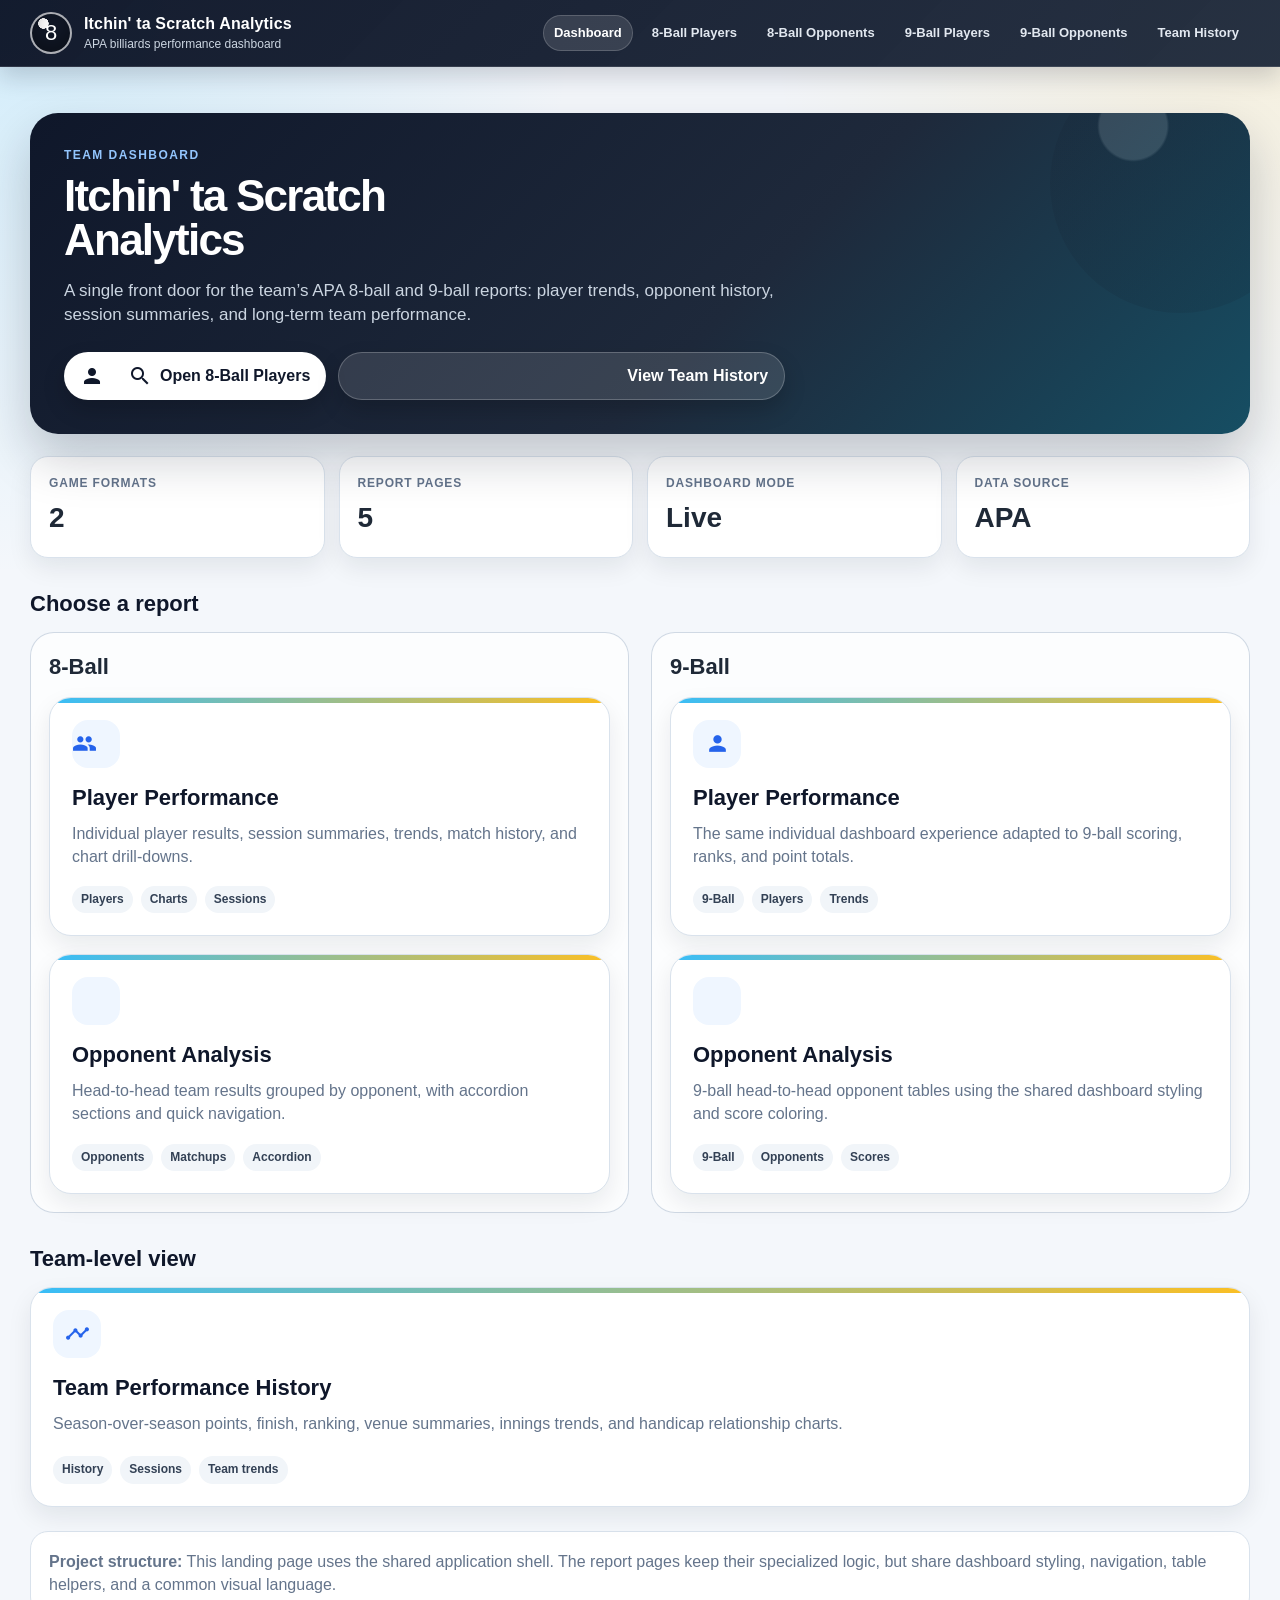
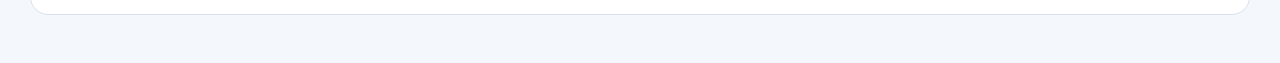
==== static/index.html @ 1a4e7114 "feat: adding files for cue chaos analytics" ====
<!DOCTYPE html>
<html lang="en">
<head>
    <meta charset="utf-8" />
    <meta name="viewport" content="width=device-width, initial-scale=1" />
    <title>Itchin' ta Scratch Analytics</title>
    <link href="https://fonts.googleapis.com/icon?family=Material+Icons" rel="stylesheet">
    <link href="css/dashboard.css" rel="stylesheet">
    <link href="css/app-shell.css" rel="stylesheet">
    <script src="js/app-shell.js" defer></script>
</head>
<body class="landing-page">
    <nav class="app-shell-topbar" aria-label="Main navigation">
        <div class="app-shell-inner">
            <div class="app-shell-brand">
                <div class="app-shell-mark" aria-hidden="true">8</div>
                <div>
                    <p class="app-shell-title">Itchin' ta Scratch Analytics</p>
                    <p class="app-shell-subtitle">APA billiards performance dashboard</p>
                </div>
            </div>
            <div class="app-shell-nav">
                <a href="index.html">Dashboard</a>
                <a href="pages/individual8.html">8-Ball Players</a>
                <a href="pages/opponents8.html">8-Ball Opponents</a>
                <a href="pages/individual9.html">9-Ball Players</a>
                <a href="pages/opponents9.html">9-Ball Opponents</a>
                <a href="pages/team.html">Team History</a>
            </div>
        </div>
    </nav>

    <main class="dashboard-container">
        <section class="landing-hero">
            <p class="landing-kicker">Team dashboard</p>
            <h1 class="landing-title">Itchin' ta Scratch<br>Analytics</h1>
            <p class="landing-copy">
                A single front door for the team’s APA 8-ball and 9-ball reports: player trends,
                opponent history, session summaries, and long-term team performance.
            </p>
            <div class="landing-actions">
                <a class="landing-action" href="pages/individual8.html"><span class="material-icons">person_search</span> Open 8-Ball Players</a>
                <a class="landing-action secondary" href="pages/team.html"><span class="material-icons">query_stats</span> View Team History</a>
            </div>
        </section>

        <section class="metric-strip" aria-label="Application overview">
            <div class="metric-card">
                <p class="metric-label">Game formats</p>
                <p class="metric-value">2</p>
            </div>
            <div class="metric-card">
                <p class="metric-label">Report pages</p>
                <p class="metric-value">5</p>
            </div>
            <div class="metric-card">
                <p class="metric-label">Dashboard mode</p>
                <p class="metric-value">Live</p>
            </div>
            <div class="metric-card">
                <p class="metric-label">Data source</p>
                <p class="metric-value">APA</p>
            </div>
        </section>

        <h2 class="report-section-title">Choose a report</h2>
        <section class="game-column-grid">
            <div class="game-column">
                <h2>8-Ball</h2>
                <div class="report-grid">
                    <a class="report-card" href="pages/individual8.html">
                        <span class="report-icon material-icons">groups</span>
                        <h3>Player Performance</h3>
                        <p>Individual player results, session summaries, trends, match history, and chart drill-downs.</p>
                        <span class="report-meta"><span class="report-pill">Players</span><span class="report-pill">Charts</span><span class="report-pill">Sessions</span></span>
                    </a>
                    <a class="report-card" href="pages/opponents8.html">
                        <span class="report-icon material-icons">shield</span>
                        <h3>Opponent Analysis</h3>
                        <p>Head-to-head team results grouped by opponent, with accordion sections and quick navigation.</p>
                        <span class="report-meta"><span class="report-pill">Opponents</span><span class="report-pill">Matchups</span><span class="report-pill">Accordion</span></span>
                    </a>
                </div>
            </div>

            <div class="game-column">
                <h2>9-Ball</h2>
                <div class="report-grid">
                    <a class="report-card" href="pages/individual9.html">
                        <span class="report-icon material-icons">person</span>
                        <h3>Player Performance</h3>
                        <p>The same individual dashboard experience adapted to 9-ball scoring, ranks, and point totals.</p>
                        <span class="report-meta"><span class="report-pill">9-Ball</span><span class="report-pill">Players</span><span class="report-pill">Trends</span></span>
                    </a>
                    <a class="report-card" href="pages/opponents9.html">
                        <span class="report-icon material-icons">sports_score</span>
                        <h3>Opponent Analysis</h3>
                        <p>9-ball head-to-head opponent tables using the shared dashboard styling and score coloring.</p>
                        <span class="report-meta"><span class="report-pill">9-Ball</span><span class="report-pill">Opponents</span><span class="report-pill">Scores</span></span>
                    </a>
                </div>
            </div>
        </section>

        <h2 class="report-section-title">Team-level view</h2>
        <section class="report-grid">
            <a class="report-card" href="pages/team.html">
                <span class="report-icon material-icons">timeline</span>
                <h3>Team Performance History</h3>
                <p>Season-over-season points, finish, ranking, venue summaries, innings trends, and handicap relationship charts.</p>
                <span class="report-meta"><span class="report-pill">History</span><span class="report-pill">Sessions</span><span class="report-pill">Team trends</span></span>
            </a>
        </section>

        <section class="dashboard-note">
            <strong>Project structure:</strong> This landing page uses the shared application shell. The report pages keep their specialized logic,
            but share dashboard styling, navigation, table helpers, and a common visual language.
        </section>
    </main>
</body>
</html>
---- static/css/dashboard.css ----
/* dashboard.css
   Shared project-level visual language. Page-specific CSS files can override these variables/classes.
*/
:root {
    --page-bg: #f4f7fb;
    --card-bg: #ffffff;
    --card-soft: #f8fafc;
    --text-main: #1f2937;
    --text-muted: #64748b;
    --accent: #2563eb;
    --accent-dark: #1e40af;
    --border: #d9e2ec;
    --success: #16a34a;
    --danger: #dc2626;
    --warning: #f59e0b;
    --shadow: 0 10px 24px rgba(15, 23, 42, 0.08);
    --radius: 16px;
}

* { box-sizing: border-box; }

body {
    margin: 0;
    min-height: 100vh;
    background: var(--page-bg);
    color: var(--text-main);
    font-family: Arial, Helvetica, sans-serif;
    line-height: 1.45;
}

a { color: var(--accent); }

.dashboard-container {
    width: 100%;
    max-width: 1800px;
    margin: 0 auto;
    padding: 24px 30px 48px;
}

.dashboard-header,
.dashboard-card,
.chart-card,
.table-card {
    background: var(--card-bg);
    border: 1px solid var(--border);
    border-radius: var(--radius);
    box-shadow: var(--shadow);
}

.dashboard-header {
    display: flex;
    align-items: center;
    gap: 18px;
    padding: 22px 24px;
    margin-bottom: 18px;
}

.dashboard-title {
    margin: 0;
    font-size: 28px;
    font-weight: 800;
}

.dashboard-subtitle {
    margin: 4px 0 0;
    color: var(--text-muted);
}

.dashboard-toolbar {
    position: sticky;
    top: 0;
    z-index: 10;
    display: flex;
    flex-wrap: wrap;
    gap: 12px;
    align-items: center;
    margin: 18px 0;
    padding: 14px 16px;
    background: rgba(255, 255, 255, 0.94);
    border: 1px solid var(--border);
    border-radius: var(--radius);
    box-shadow: var(--shadow);
    backdrop-filter: blur(8px);
}

.dashboard-button,
button {
    border: 0;
    border-radius: 999px;
    background: var(--accent);
    color: #fff;
    padding: 8px 14px;
    font-weight: 700;
    cursor: pointer;
}

.dashboard-button.secondary,
button.secondary {
    background: #e2e8f0;
    color: var(--text-main);
}

select,
input[type="search"],
input[type="text"] {
    border: 1px solid var(--border);
    border-radius: 10px;
    padding: 8px 10px;
    background: #fff;
    color: var(--text-main);
}

.chart-grid {
    display: grid;
    grid-template-columns: repeat(auto-fit, minmax(420px, 1fr));
    gap: 16px;
}

.chart-card,
.table-card,
.dashboard-card {
    padding: 16px;
    margin-bottom: 16px;
}

.table-scroll {
    width: 100%;
    overflow-x: auto;
}

table {
    border-collapse: collapse;
}

th {
    background: #eef2ff;
    color: #1e293b;
}

th, td {
    padding: 8px 10px;
    border-bottom: 1px solid var(--border);
}

@media (max-width: 800px) {
    .dashboard-container { padding: 14px; }
    .dashboard-header { align-items: flex-start; }
    .chart-grid { grid-template-columns: 1fr; }
}


/* Reusable scrollable dashboard table card */
.dashboard-table-card {
    background: var(--card-bg);
    border: 1px solid var(--border);
    border-radius: var(--radius);
    box-shadow: var(--shadow);
    overflow: hidden;
    margin-bottom: 18px;
}

.dashboard-table-header {
    display: flex;
    align-items: center;
    justify-content: space-between;
    gap: 16px;
    padding: 14px 16px;
    background: linear-gradient(180deg, #ffffff 0%, #f8fafc 100%);
    border-bottom: 1px solid var(--border);
}

.dashboard-table-title {
    margin: 0;
    color: var(--text-main);
    font-size: 1.05rem;
    font-weight: 800;
}

.dashboard-table-meta {
    margin: 3px 0 0;
    color: var(--text-muted);
    font-size: 0.85rem;
}

.dashboard-table-search {
    width: min(280px, 45vw);
}

.dashboard-table-scroll {
    --dashboard-table-row-height: 42px;
    --dashboard-table-header-height: 42px;
    max-height: calc(var(--dashboard-table-header-height) + (var(--dashboard-table-visible-rows, 5) * var(--dashboard-table-row-height)));
    overflow: auto;
    background: #ffffff;
}

.dashboard-table {
    width: 100%;
    border-collapse: collapse;
    border: 0 !important;
    border-radius: 0 !important;
}

.dashboard-table th {
    position: sticky;
    top: 0;
    z-index: 3;
    color: #ffffff;
    background: #334155;
    font-weight: 800;
    white-space: nowrap;
}

.dashboard-table td {
    background: #ffffff;
}

.dashboard-table th,
.dashboard-table td {
    min-height: var(--dashboard-table-row-height);
    padding: 9px 11px;
    border-bottom: 1px solid #edf2f7;
    color: var(--text-main);
    text-align: left;
}

.dashboard-table tr:nth-child(even) td {
    background: #f8fafc;
}

.dashboard-table tr:hover td {
    background: #e0f2fe;
}

.dashboard-table-empty {
    margin: 0;
    padding: 16px;
    color: var(--text-muted);
}

@media (max-width: 700px) {
    .dashboard-table-header {
        align-items: stretch;
        flex-direction: column;
    }

    .dashboard-table-search {
        width: 100%;
    }
}
---- static/css/app-shell.css ----
/* app-shell.css
   Shared application shell, landing page, navigation, breadcrumbs, and report launch cards.
*/
:root {
    --shell-navy: #0f172a;
    --shell-navy-2: #1e293b;
    --shell-accent: #38bdf8;
    --shell-gold: #fbbf24;
    --shell-green: #22c55e;
    --shell-red: #ef4444;
}

.app-shell-topbar {
    position: sticky;
    top: 0;
    z-index: 1000;
    background: linear-gradient(135deg, rgba(15,23,42,.98), rgba(30,41,59,.96));
    color: #fff;
    border-bottom: 1px solid rgba(255,255,255,.12);
    box-shadow: 0 10px 24px rgba(15,23,42,.18);
}

.app-shell-inner {
    max-width: 1800px;
    margin: 0 auto;
    padding: 12px 30px;
    display: flex;
    align-items: center;
    justify-content: space-between;
    gap: 18px;
}

.app-shell-brand {
    display: flex;
    align-items: center;
    gap: 12px;
    min-width: 240px;
}

.app-shell-mark {
    width: 42px;
    height: 42px;
    border-radius: 50%;
    display: grid;
    place-items: center;
    font-size: 22px;
    background: radial-gradient(circle at 30% 25%, #fff 0, #fff 13%, #111827 14%, #111827 100%);
    border: 2px solid rgba(255,255,255,.65);
    box-shadow: inset 0 -8px 18px rgba(0,0,0,.35);
}

.app-shell-title {
    margin: 0;
    font-weight: 800;
    font-size: 16px;
    letter-spacing: .01em;
}

.app-shell-subtitle {
    margin: 1px 0 0;
    font-size: 12px;
    color: #cbd5e1;
}

.app-shell-nav {
    display: flex;
    flex-wrap: wrap;
    gap: 8px;
    justify-content: flex-end;
}

.app-shell-nav a {
    color: #e2e8f0;
    text-decoration: none;
    font-weight: 700;
    font-size: 13px;
    padding: 8px 10px;
    border-radius: 999px;
    border: 1px solid transparent;
}

.app-shell-nav a:hover,
.app-shell-nav a.active {
    color: #fff;
    background: rgba(255,255,255,.12);
    border-color: rgba(255,255,255,.18);
}

.app-breadcrumbs {
    max-width: 1800px;
    margin: 16px auto -4px;
    padding: 0 30px;
    color: #64748b;
    font-size: 13px;
}

.app-breadcrumbs a {
    color: #2563eb;
    text-decoration: none;
    font-weight: 700;
}

.app-breadcrumbs span { margin: 0 6px; }

.landing-page {
    background:
        radial-gradient(circle at top left, rgba(56,189,248,.18), transparent 36rem),
        radial-gradient(circle at top right, rgba(251,191,36,.14), transparent 32rem),
        #f4f7fb;
}

.landing-hero {
    background: linear-gradient(135deg, #0f172a, #1e293b 58%, #164e63);
    color: #fff;
    border-radius: 28px;
    padding: 34px;
    margin: 22px 0;
    box-shadow: 0 24px 50px rgba(15,23,42,.22);
    position: relative;
    overflow: hidden;
}

.landing-hero::after {
    content: "";
    position: absolute;
    width: 260px;
    height: 260px;
    right: -60px;
    top: -60px;
    border-radius: 50%;
    background: radial-gradient(circle at 32% 28%, #fff 0, #fff 13%, #111827 14%, #111827 100%);
    opacity: .12;
}

.landing-kicker {
    color: #93c5fd;
    text-transform: uppercase;
    letter-spacing: .12em;
    font-weight: 800;
    font-size: 12px;
    margin: 0 0 10px;
}

.landing-title {
    margin: 0;
    font-size: clamp(24px, 5vw, 44px);
    line-height: .98;
    font-weight: 900;
    letter-spacing: -.04em;
}

.landing-copy {
    max-width: 760px;
    color: #cbd5e1;
    margin: 18px 0 0;
    font-size: 17px;
}

.landing-actions {
    display: flex;
    flex-wrap: wrap;
    gap: 12px;
    margin-top: 24px;
}

.landing-action {
    display: inline-flex;
    align-items: center;
    gap: 8px;
    text-decoration: none;
    background: #fff;
    color: #0f172a;
    border-radius: 999px;
    padding: 11px 16px;
    font-weight: 800;
    box-shadow: 0 10px 22px rgba(0,0,0,.18);
}

.landing-action.secondary {
    background: rgba(255,255,255,.12);
    color: #fff;
    border: 1px solid rgba(255,255,255,.22);
}

.metric-strip {
    display: grid;
    grid-template-columns: repeat(auto-fit, minmax(160px, 1fr));
    gap: 14px;
    margin: 18px 0 24px;
}

.metric-card {
    background: #fff;
    border: 1px solid var(--border, #d9e2ec);
    border-radius: 18px;
    padding: 18px;
    box-shadow: var(--shadow, 0 10px 24px rgba(15,23,42,.08));
}

.metric-label {
    color: #64748b;
    font-weight: 800;
    font-size: 12px;
    text-transform: uppercase;
    letter-spacing: .07em;
    margin: 0 0 6px;
}

.metric-value {
    font-size: 28px;
    font-weight: 900;
    margin: 0;
}

.report-section-title {
    margin: 30px 0 12px;
    font-size: 22px;
    font-weight: 900;
    color: #0f172a;
}

.report-grid {
    display: grid;
    grid-template-columns: repeat(auto-fit, minmax(280px, 1fr));
    gap: 18px;
}

.report-card {
    position: relative;
    display: flex;
    flex-direction: column;
    min-height: 220px;
    padding: 22px;
    border-radius: 22px;
    border: 1px solid var(--border, #d9e2ec);
    background: #fff;
    box-shadow: var(--shadow, 0 10px 24px rgba(15,23,42,.08));
    text-decoration: none;
    color: #0f172a;
    overflow: hidden;
}

.report-card:hover {
    transform: translateY(-2px);
    box-shadow: 0 18px 36px rgba(15,23,42,.14);
}

.report-card::before {
    content: "";
    position: absolute;
    inset: 0 0 auto 0;
    height: 5px;
    background: linear-gradient(90deg, var(--shell-accent), var(--shell-gold));
}

.report-icon {
    width: 48px;
    height: 48px;
    display: grid;
    place-items: center;
    border-radius: 16px;
    background: #eff6ff;
    color: #2563eb;
    font-size: 25px;
    margin-bottom: 14px;
}

.report-card h3 {
    margin: 0 0 8px;
    font-size: 22px;
    font-weight: 900;
}

.report-card p {
    color: #64748b;
    margin: 0;
    flex: 1;
}

.report-meta {
    margin-top: 18px;
    display: flex;
    flex-wrap: wrap;
    gap: 8px;
}

.report-pill {
    display: inline-flex;
    align-items: center;
    border-radius: 999px;
    padding: 5px 9px;
    font-size: 12px;
    font-weight: 800;
    background: #f1f5f9;
    color: #334155;
}

.game-column-grid {
    display: grid;
    grid-template-columns: repeat(auto-fit, minmax(320px, 1fr));
    gap: 22px;
}

.game-column {
    border-radius: 24px;
    padding: 18px;
    background: rgba(255,255,255,.72);
    border: 1px solid rgba(203,213,225,.9);
}

.game-column h2 {
    margin: 0 0 14px;
    font-size: 22px;
    font-weight: 900;
}

.dashboard-note {
    margin-top: 24px;
    background: #fff;
    border: 1px solid var(--border, #d9e2ec);
    border-radius: 18px;
    padding: 18px;
    color: #64748b;
}

@media (max-width: 760px) {
    .app-shell-inner { align-items: flex-start; flex-direction: column; padding: 12px 16px; }
    .app-shell-nav { justify-content: flex-start; }
    .app-breadcrumbs { padding: 0 16px; }
    .landing-hero { padding: 24px; border-radius: 22px; }
}
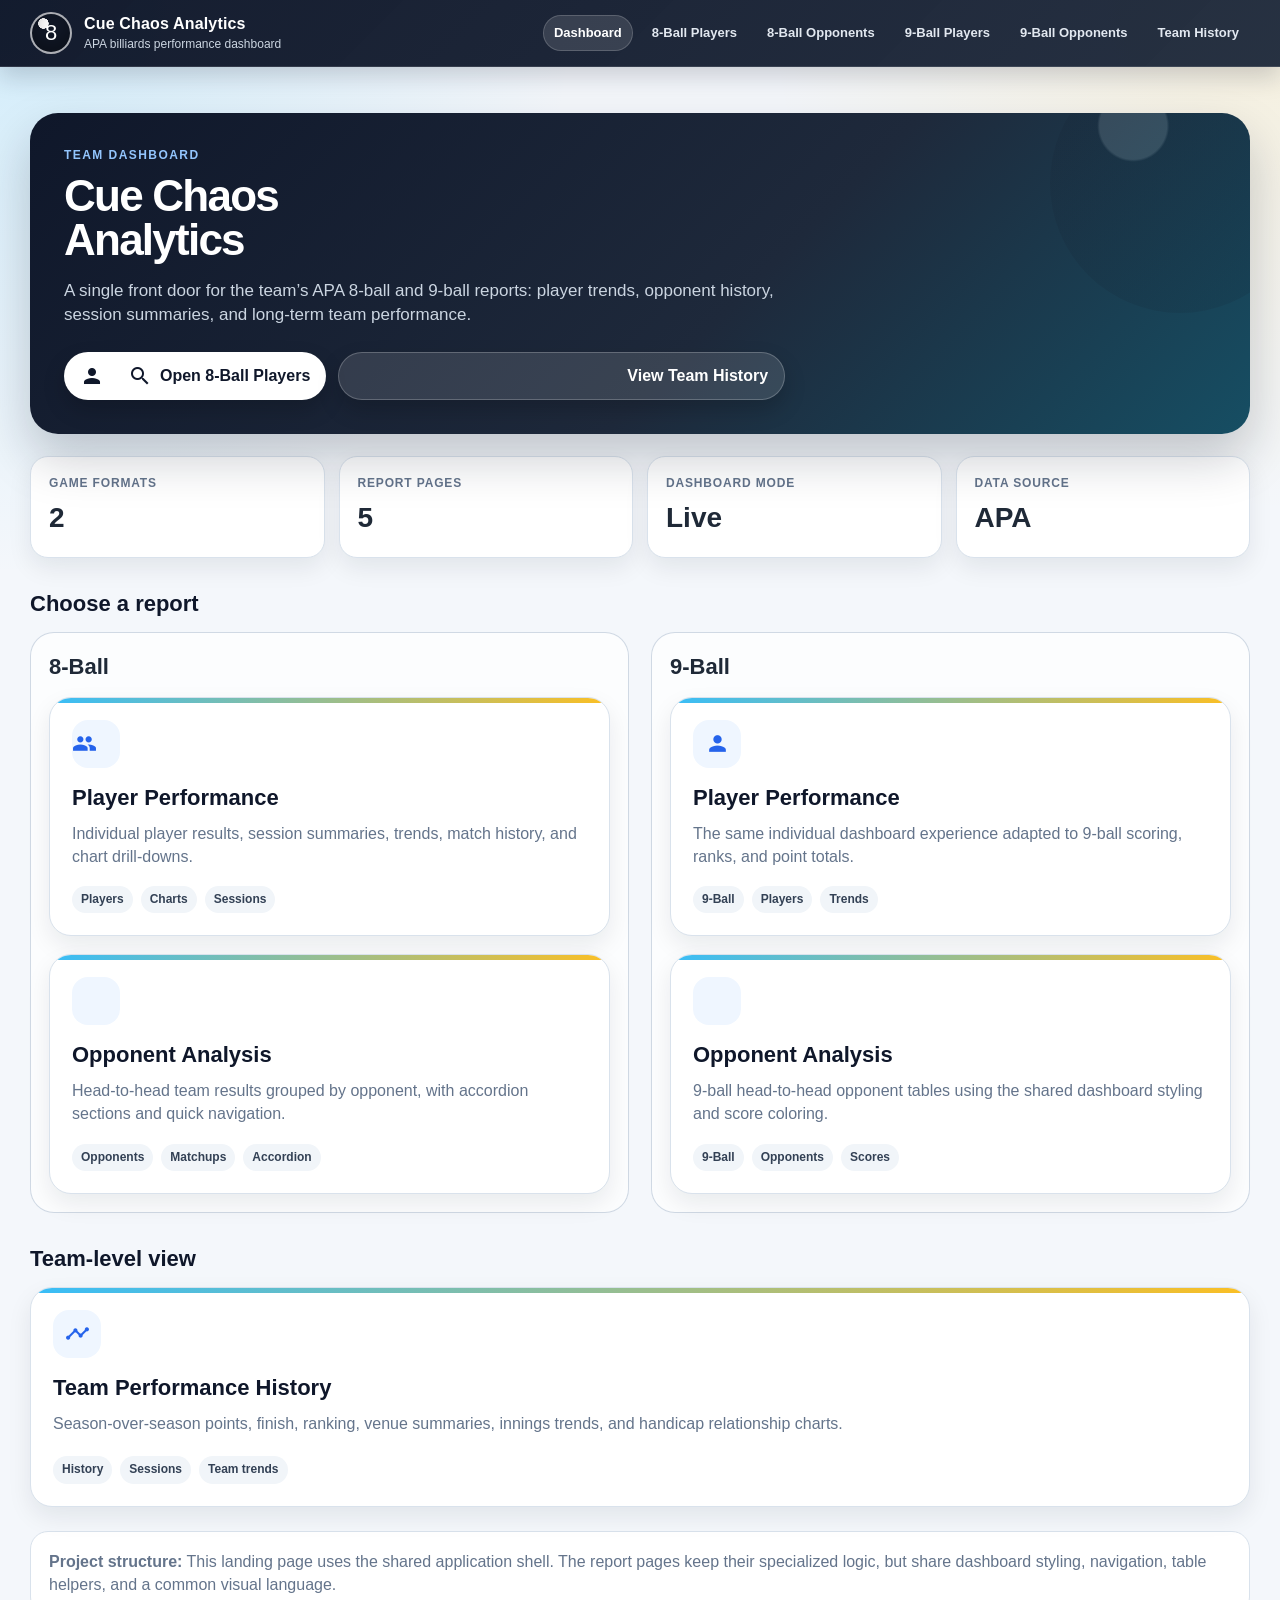
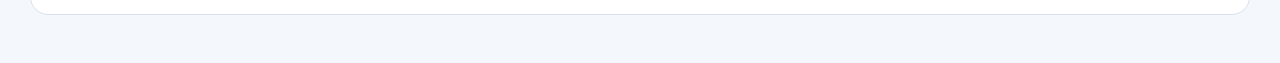
==== commit 9c02de4c: "fix: Removed references to prior team" ====
--- a/static/index.html
+++ b/static/index.html
@@ -3,7 +3,7 @@
 <head>
     <meta charset="utf-8" />
     <meta name="viewport" content="width=device-width, initial-scale=1" />
-    <title>Itchin' ta Scratch Analytics</title>
+    <title Cue Chaos Analytics></title>
     <link href="https://fonts.googleapis.com/icon?family=Material+Icons" rel="stylesheet">
     <link href="css/dashboard.css" rel="stylesheet">
     <link href="css/app-shell.css" rel="stylesheet">
@@ -15,7 +15,7 @@
             <div class="app-shell-brand">
                 <div class="app-shell-mark" aria-hidden="true">8</div>
                 <div>
-                    <p class="app-shell-title">Itchin' ta Scratch Analytics</p>
+                    <p class="app-shell-title">Cue Chaos Analytics</p>
                     <p class="app-shell-subtitle">APA billiards performance dashboard</p>
                 </div>
             </div>
@@ -33,7 +33,7 @@
     <main class="dashboard-container">
         <section class="landing-hero">
             <p class="landing-kicker">Team dashboard</p>
-            <h1 class="landing-title">Itchin' ta Scratch<br>Analytics</h1>
+            <h1 class="landing-title">Cue Chaos<br>Analytics</h1>
             <p class="landing-copy">
                 A single front door for the team’s APA 8-ball and 9-ball reports: player trends,
                 opponent history, session summaries, and long-term team performance.
